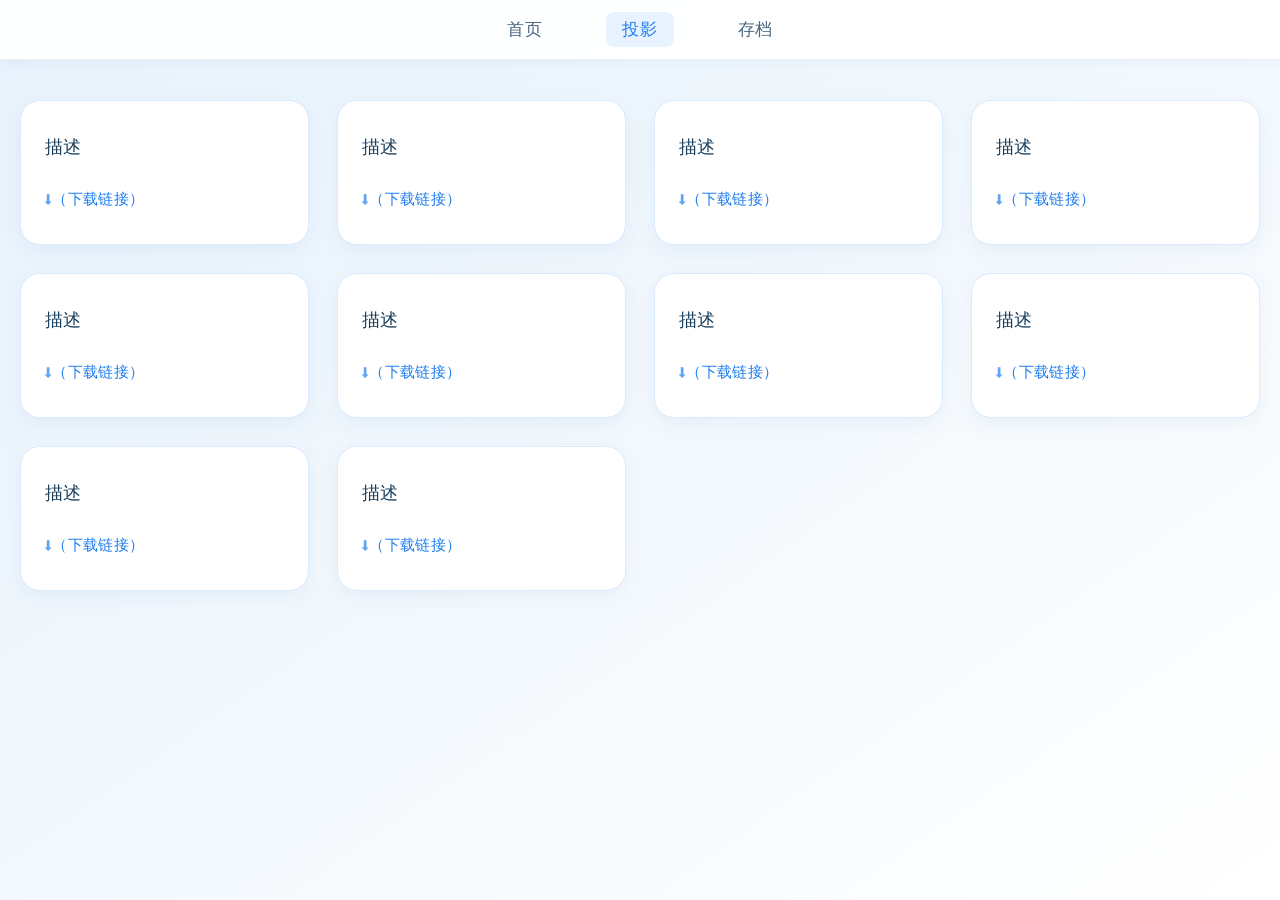
==== schematics/index.html @ 103ad6c6 "init" ====
<!DOCTYPE html>
<html lang="zh-CN">
<head>
    <meta charset="UTF-8" />
    <meta name="viewport" content="width=device-width, initial-scale=1.0" />
    <title>卡片列表</title>
    <!-- 引用外部 CSS 文件 -->
    <link rel="stylesheet" href="../css/style.css" />
</head>
<body>
    <!-- 导航栏 -->
    <nav class="navbar">
        <div class="nav-container">
            <ul class="nav-links">
                <li><a href="../index.html" class="nav-link">首页</a></li>
                <li><a href="#" class="nav-link active">投影</a></li>
                <li><a href="#" class="nav-link">存档</a></li>
            </ul>
        </div>
    </nav>
    
    <div class="card-grid">
        <!-- 卡片 1 ~ 10，内容完全一致 -->
        <div class="card">
            <p class="description">描述</p>
            <a href="#" class="download-link">（下载链接）</a>
        </div>
        <div class="card">
            <p class="description">描述</p>
            <a href="#" class="download-link">（下载链接）</a>
        </div>
        <div class="card">
            <p class="description">描述</p>
            <a href="#" class="download-link">（下载链接）</a>
        </div>
        <div class="card">
            <p class="description">描述</p>
            <a href="#" class="download-link">（下载链接）</a>
        </div>
        <div class="card">
            <p class="description">描述</p>
            <a href="#" class="download-link">（下载链接）</a>
        </div>
        <div class="card">
            <p class="description">描述</p>
            <a href="#" class="download-link">（下载链接）</a>
        </div>
        <div class="card">
            <p class="description">描述</p>
            <a href="#" class="download-link">（下载链接）</a>
        </div>
        <div class="card">
            <p class="description">描述</p>
            <a href="#" class="download-link">（下载链接）</a>
        </div>
        <div class="card">
            <p class="description">描述</p>
            <a href="#" class="download-link">（下载链接）</a>
        </div>
        <div class="card">
            <p class="description">描述</p>
            <a href="#" class="download-link">（下载链接）</a>
        </div>
    </div>
</body>
</html>
---- css/style.css ----
/* ---------- 全局重置 ---------- */
* {
    margin: 0;
    padding: 0;
    box-sizing: border-box;
}

body {
    /* 蓝白渐变背景 */
    background: linear-gradient(145deg, #e6f2fc 0%, #ffffff 100%);
    min-height: 100vh;
    font-family: -apple-system, BlinkMacSystemFont, "Segoe UI", Roboto, Helvetica, Arial, sans-serif;
    padding: 100px 20px 40px;
    display: flex;
    flex-direction: column;
    align-items: center;
}

/* ---------- 导航栏 ---------- */
.navbar {
    position: fixed;
    top: 0;
    left: 0;
    right: 0;
    background: rgba(255, 255, 255, 0.95);
    backdrop-filter: blur(12px);
    border-bottom: 1px solid #e8f1fc;
    box-shadow: 0 2px 12px rgba(20, 80, 150, 0.05);
    z-index: 1000;
}

.nav-container {
    max-width: 1280px;
    margin: 0 auto;
    padding: 0 20px;
}

.nav-links {
    display: flex;
    justify-content: center;
    list-style: none;
    padding: 18px 0;
    gap: 48px;
}

.nav-link {
    font-size: 1.05rem;
    font-weight: 500;
    color: #4a6580;
    text-decoration: none;
    padding: 8px 16px;
    border-radius: 8px;
    transition: color 0.2s, background-color 0.2s, transform 0.15s;
    letter-spacing: 0.04em;
}

.nav-link:hover {
    color: #1d7df0;
    background-color: #f0f7ff;
    transform: translateY(-1px);
}

.nav-link.active {
    color: #1d7df0;
    background-color: #e8f3ff;
}

/* 响应式导航栏 */
@media (max-width: 640px) {
    .nav-links {
        gap: 16px;
        padding: 14px 0;
    }
    .nav-link {
        font-size: 0.95rem;
        padding: 6px 12px;
    }
}

/* ---------- 卡片网格 (10张卡片) ---------- */
.card-grid {
    max-width: 1280px;
    width: 100%;
    display: grid;
    grid-template-columns: repeat(auto-fill, minmax(280px, 1fr));
    gap: 28px;
}

/* ---------- 单张卡片 ---------- */
.card {
    background: #ffffff;
    border-radius: 20px;
    padding: 32px 24px 28px;
    box-shadow: 0 6px 20px rgba(20, 80, 150, 0.06);
    border: 1px solid #dceaff;
    transition: transform 0.25s ease, box-shadow 0.3s ease, border-color 0.2s;
    display: flex;
    flex-direction: column;
    justify-content: space-between;
    min-height: 140px;
}

.card:hover {
    transform: translateY(-6px);
    box-shadow: 0 18px 36px -8px rgba(20, 80, 160, 0.15);
    border-color: #9bc0e6;
}

/* ---------- 卡片内容 ---------- */
.card .description {
    font-size: 1.1rem;
    line-height: 1.6;
    color: #1a3f5c;
    font-weight: 500;
    margin-bottom: 24px;
    word-break: break-word;
}

/* ---------- 下载链接 ---------- */
.card .download-link {
    display: inline-flex;
    align-items: center;
    align-self: flex-start;
    font-size: 0.95rem;
    font-weight: 500;
    color: #1d7df0;
    background: transparent;
    padding: 4px 0;
    border-bottom: 2px solid transparent;
    transition: color 0.2s, border-color 0.2s, transform 0.15s;
    cursor: pointer;
    text-decoration: none;
    letter-spacing: 0.02em;
}

.card .download-link:hover {
    color: #0b4b9e;
    border-bottom-color: #0b4b9e;
    transform: translateX(4px);
}

/* 下载链接前的箭头装饰 */
.card .download-link::before {
    content: "⬇ ";
    font-size: 0.9rem;
    opacity: 0.7;
}

/* ---------- 选中文字效果 ---------- */
::selection {
    background: #b8d6f0;
    color: #0a2a40;
}

/* ---------- 响应式 ---------- */
@media (max-width: 640px) {
    body {
        padding: 80px 16px 24px;
    }
    .card-grid {
        gap: 18px;
    }
    .card {
        padding: 24px 18px;
        min-height: 120px;
    }
    .card .description {
        font-size: 1rem;
    }
}

@media (max-width: 400px) {
    .card-grid {
        grid-template-columns: 1fr;
    }
}
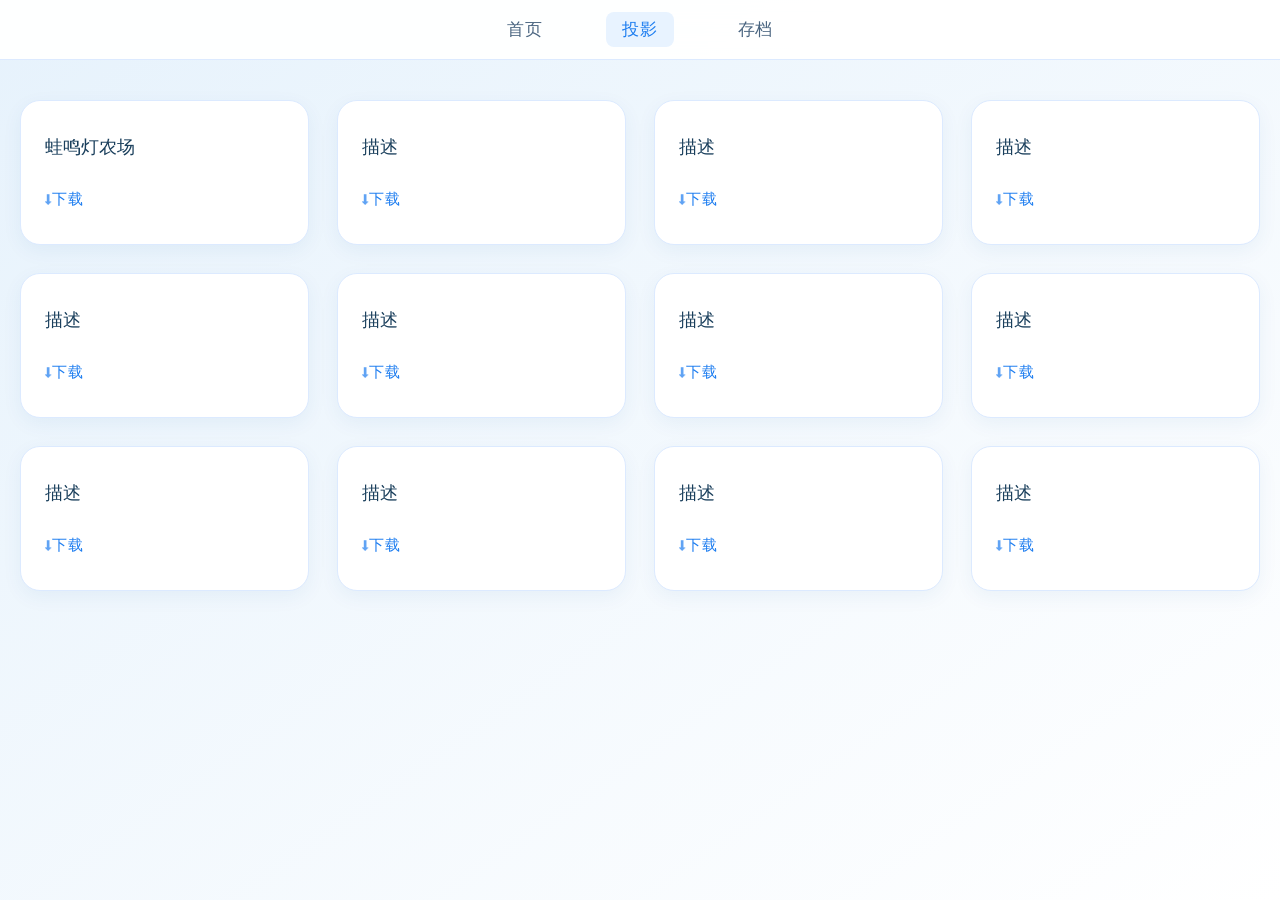
==== commit 96505010: "update" ====
--- a/schematics/index.html
+++ b/schematics/index.html
@@ -22,44 +22,52 @@
     <div class="card-grid">
         <!-- 卡片 1 ~ 10，内容完全一致 -->
         <div class="card">
-            <p class="description">描述</p>
-            <a href="#" class="download-link">（下载链接）</a>
+            <p class="description">蛙鸣灯农场</p>
+            <a href="https://yep.lanzoue.com/iOVlH3sb0yah">下载</a>
         </div>
         <div class="card">
             <p class="description">描述</p>
-            <a href="#" class="download-link">（下载链接）</a>
+            <a href="#">下载</a>
         </div>
         <div class="card">
             <p class="description">描述</p>
-            <a href="#" class="download-link">（下载链接）</a>
+            <a href="#">下载</a>
         </div>
         <div class="card">
             <p class="description">描述</p>
-            <a href="#" class="download-link">（下载链接）</a>
+            <a href="#">下载</a>
         </div>
         <div class="card">
             <p class="description">描述</p>
-            <a href="#" class="download-link">（下载链接）</a>
+            <a href="#">下载</a>
         </div>
         <div class="card">
             <p class="description">描述</p>
-            <a href="#" class="download-link">（下载链接）</a>
+            <a href="#">下载</a>
         </div>
         <div class="card">
             <p class="description">描述</p>
-            <a href="#" class="download-link">（下载链接）</a>
+            <a href="#">下载</a>
         </div>
         <div class="card">
             <p class="description">描述</p>
-            <a href="#" class="download-link">（下载链接）</a>
+            <a href="#">下载</a>
         </div>
         <div class="card">
             <p class="description">描述</p>
-            <a href="#" class="download-link">（下载链接）</a>
+            <a href="#">下载</a>
         </div>
         <div class="card">
             <p class="description">描述</p>
-            <a href="#" class="download-link">（下载链接）</a>
+            <a href="#">下载</a>
+        </div>
+        <div class="card">
+            <p class="description">描述</p>
+            <a href="#">下载</a>
+        </div>
+        <div class="card">
+            <p class="description">描述</p> 
+            <a href="#">下载</a>
         </div>
     </div>
 </body>
--- a/css/style.css
+++ b/css/style.css
@@ -24,8 +24,7 @@
     right: 0;
     background: rgba(255, 255, 255, 0.95);
     backdrop-filter: blur(12px);
-    border-bottom: 1px solid #e8f1fc;
-    box-shadow: 0 2px 12px rgba(20, 80, 150, 0.05);
+    border-bottom: 1px solid #dceaff;
     z-index: 1000;
 }
 
@@ -117,7 +116,7 @@
 }
 
 /* ---------- 下载链接 ---------- */
-.card .download-link {
+.card a {
     display: inline-flex;
     align-items: center;
     align-self: flex-start;
@@ -133,14 +132,14 @@
     letter-spacing: 0.02em;
 }
 
-.card .download-link:hover {
+.card a:hover {
     color: #0b4b9e;
     border-bottom-color: #0b4b9e;
     transform: translateX(4px);
 }
 
 /* 下载链接前的箭头装饰 */
-.card .download-link::before {
+.card a::before {
     content: "⬇ ";
     font-size: 0.9rem;
     opacity: 0.7;
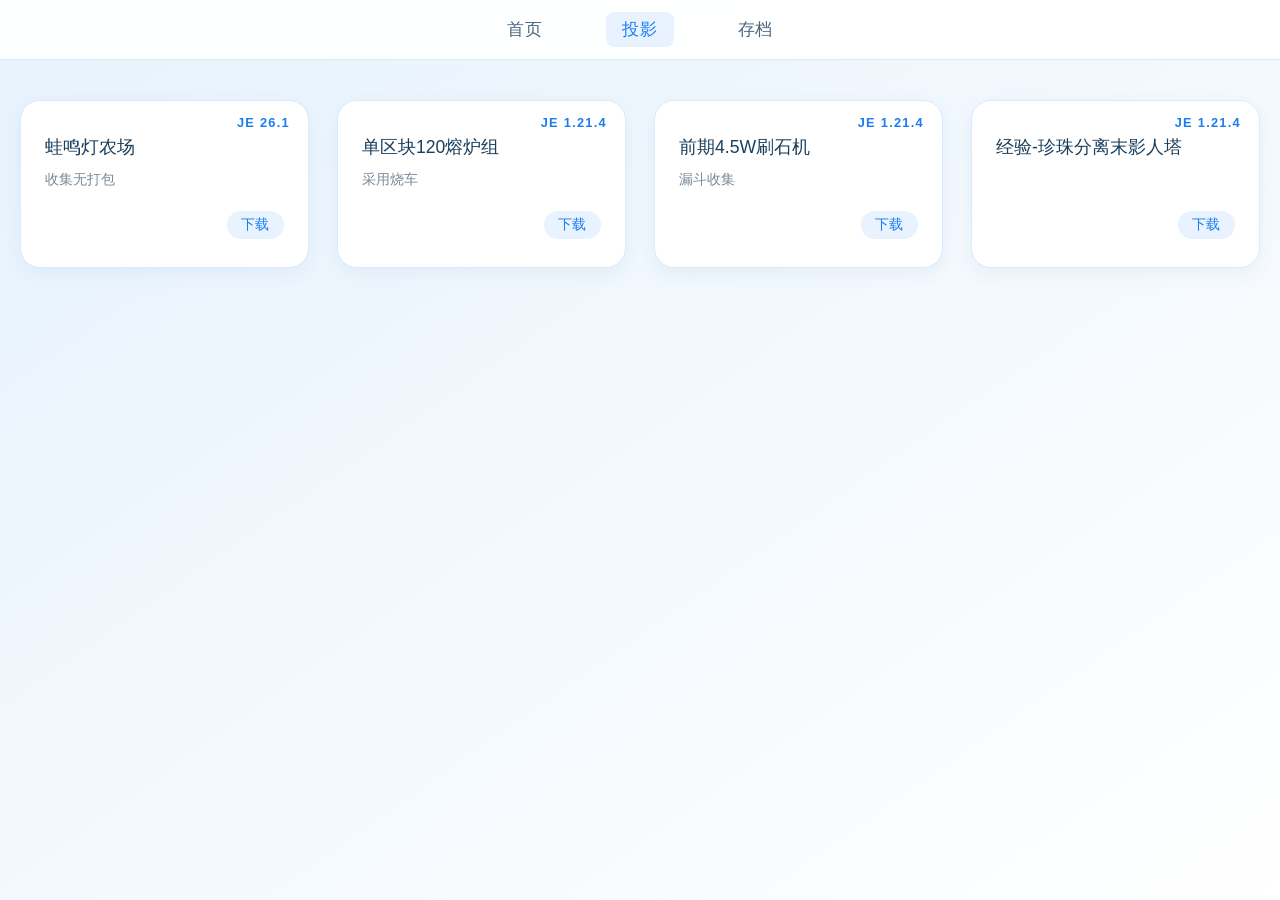
==== commit 252ee217: "update" ====
--- a/schematics/index.html
+++ b/schematics/index.html
@@ -3,7 +3,7 @@
 <head>
     <meta charset="UTF-8" />
     <meta name="viewport" content="width=device-width, initial-scale=1.0" />
-    <title>卡片列表</title>
+    <title>Minecraft Schematics</title>
     <!-- 引用外部 CSS 文件 -->
     <link rel="stylesheet" href="../css/style.css" />
 </head>
@@ -22,53 +22,33 @@
     <div class="card-grid">
         <!-- 卡片 1 ~ 10，内容完全一致 -->
         <div class="card">
+            <span class="card-tag">JE 26.1</span>
             <p class="description">蛙鸣灯农场</p>
-            <a href="https://yep.lanzoue.com/iOVlH3sb0yah">下载</a>
+            <p class="sub-description">收集无打包</p>
+            <a href="https://yep.lanzoue.com/iOVlH3sb0yah" target="_blank">下载</a>
         </div>
+
         <div class="card">
-            <p class="description">描述</p>
-            <a href="#">下载</a>
+            <span class="card-tag">JE 1.21.4</span>
+            <p class="description">单区块120熔炉组</p>
+            <p class="sub-description">采用烧车</p>
+            <a href="https://yep.lanzoue.com/i9F5x2yxkwfc" target="_blank">下载</a>
         </div>
+
         <div class="card">
-            <p class="description">描述</p>
-            <a href="#">下载</a>
+            <span class="card-tag">JE 1.21.4</span>
+            <p class="description">前期4.5W刷石机</p>
+            <p class="sub-description">漏斗收集</p>
+            <a href="https://yep.lanzoue.com/ih7f62oqka6j" target="_blank">下载</a>
         </div>
+
         <div class="card">
-            <p class="description">描述</p>
-            <a href="#">下载</a>
+            <span class="card-tag">JE 1.21.4</span>
+            <p class="description">经验-珍珠分离末影人塔</p>
+            <p class="sub-description"></p>
+            <a href="https://yep.lanzoue.com/iCezn2o6ahpa" target="_blank">下载</a>
         </div>
-        <div class="card">
-            <p class="description">描述</p>
-            <a href="#">下载</a>
-        </div>
-        <div class="card">
-            <p class="description">描述</p>
-            <a href="#">下载</a>
-        </div>
-        <div class="card">
-            <p class="description">描述</p>
-            <a href="#">下载</a>
-        </div>
-        <div class="card">
-            <p class="description">描述</p>
-            <a href="#">下载</a>
-        </div>
-        <div class="card">
-            <p class="description">描述</p>
-            <a href="#">下载</a>
-        </div>
-        <div class="card">
-            <p class="description">描述</p>
-            <a href="#">下载</a>
-        </div>
-        <div class="card">
-            <p class="description">描述</p>
-            <a href="#">下载</a>
-        </div>
-        <div class="card">
-            <p class="description">描述</p> 
-            <a href="#">下载</a>
-        </div>
+
     </div>
 </body>
 </html>
--- a/css/style.css
+++ b/css/style.css
@@ -97,6 +97,19 @@
     flex-direction: column;
     justify-content: space-between;
     min-height: 140px;
+    position: relative;
+}
+
+/* ---------- 卡片右上角标签 ---------- */
+.card-tag {
+    position: absolute;
+    top: 14px;
+    right: 18px;
+    font-size: 0.8rem;
+    font-weight: 600;
+    color: #1d7df0;
+    letter-spacing: 0.1em;
+    text-transform: uppercase;
 }
 
 .card:hover {
@@ -111,7 +124,16 @@
     line-height: 1.6;
     color: #1a3f5c;
     font-weight: 500;
-    margin-bottom: 24px;
+    margin-bottom: 8px;
+    word-break: break-word;
+}
+
+.card .sub-description {
+    font-size: 0.9rem;
+    line-height: 1.5;
+    color: #7a8a9a;
+    font-weight: 400;
+    margin-bottom: 20px;
     word-break: break-word;
 }
 
@@ -119,30 +141,23 @@
 .card a {
     display: inline-flex;
     align-items: center;
-    align-self: flex-start;
-    font-size: 0.95rem;
+    align-self: flex-end;
+    font-size: 0.85rem;
     font-weight: 500;
     color: #1d7df0;
-    background: transparent;
-    padding: 4px 0;
-    border-bottom: 2px solid transparent;
-    transition: color 0.2s, border-color 0.2s, transform 0.15s;
+    background: #e8f3ff;
+    padding: 5px 14px;
+    border-radius: 999px;
+    transition: background-color 0.2s, color 0.2s, transform 0.15s;
     cursor: pointer;
     text-decoration: none;
-    letter-spacing: 0.02em;
+    letter-spacing: 0.04em;
 }
 
 .card a:hover {
-    color: #0b4b9e;
-    border-bottom-color: #0b4b9e;
+    color: #ffffff;
+    background: #1d7df0;
     transform: translateX(4px);
-}
-
-/* 下载链接前的箭头装饰 */
-.card a::before {
-    content: "⬇ ";
-    font-size: 0.9rem;
-    opacity: 0.7;
 }
 
 /* ---------- 选中文字效果 ---------- */
